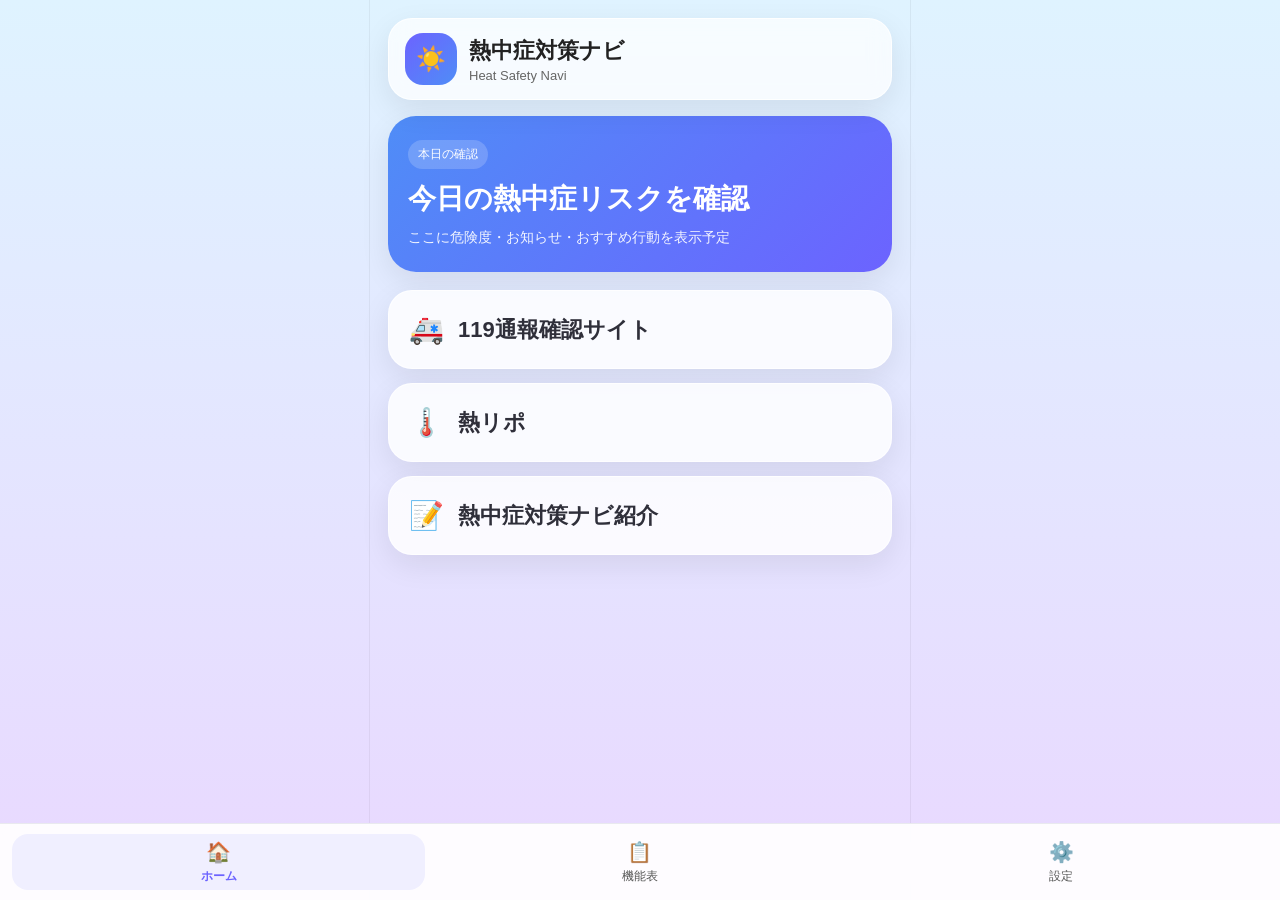
==== New Heat Seafty/index.html @ 0fec434d "Add files via upload" ====
<!DOCTYPE html>
<html lang="ja">
<head>
  <meta charset="UTF-8" />
  <meta name="viewport" content="width=device-width, initial-scale=1.0, viewport-fit=cover" />
  <title>熱中症対策ナビ</title>

  <link rel="manifest" href="manifest.webmanifest" />
  <meta name="theme-color" content="#6c63ff" />
  <link rel="stylesheet" href="style.css" />
</head>
<body>
  <div class="app-shell">

    <header class="topbar">
      <div class="brand">
        <div class="brand-logo">☀️</div>
        <div>
          <h1>熱中症対策ナビ</h1>
          <p>Heat Safety Navi</p>
        </div>
      </div>
    </header>

    <main class="main-content">
      <!-- ホーム -->
      <section class="screen active" id="screen-home">
        <div class="hero-card">
          <div class="hero-badge">本日の確認</div>
          <h2>今日の熱中症リスクを確認</h2>
          <p>ここに危険度・お知らせ・おすすめ行動を表示予定</p>
        </div>

        <div class="card-list">
          <button class="feature-wide-card">
            <span class="emoji">🚑</span>
            <span class="label">119通報確認サイト</span>
          </button>

          <button class="feature-wide-card">
            <span class="emoji">🌡️</span>
            <span class="label">熱リポ</span>
          </button>

          <button class="feature-wide-card">
            <span class="emoji">📝</span>
            <span class="label">熱中症対策ナビ紹介</span>
          </button>
        </div>
      </section>

      <!-- 機能一覧 -->
      <section class="screen" id="screen-features">
        <h2 class="section-title">機能表</h2>

        <div class="feature-grid">
          <button class="feature-card">
            <div class="icon">🚫</div>
            <div class="title">やっちゃダメリスト</div>
          </button>

          <button class="feature-card">
            <div class="icon">🧑‍⚕️</div>
            <div class="title">熱中症<br>シミュレーション</div>
          </button>

          <button class="feature-card">
            <div class="icon">❓</div>
            <div class="title">熱中症クイズ</div>
          </button>

          <button class="feature-card">
            <div class="icon">☀️</div>
            <div class="title">天気予報</div>
          </button>

          <button class="feature-card">
            <div class="icon">🧊</div>
            <div class="title">熱中症予防</div>
          </button>

          <button class="feature-card">
            <div class="icon">👥</div>
            <div class="title">その他機能</div>
          </button>
        </div>
      </section>

      <!-- 設定 -->
      <section class="screen" id="screen-settings">
        <h2 class="section-title">設定</h2>

        <div class="settings-card">
          <div class="setting-row">
            <span>地域設定</span>
            <span class="value">未設定</span>
          </div>
          <div class="setting-row">
            <span>表示モード</span>
            <span class="value">通常</span>
          </div>
          <div class="setting-row">
            <span>通知</span>
            <span class="value">後日追加</span>
          </div>
        </div>

        <div class="info-card">
          <h3>アプリについて</h3>
          <p>ここに利用案内、バージョン、開発情報などを表示予定</p>
        </div>
      </section>
    </main>

    <nav class="bottom-nav">
      <button class="nav-item active" data-target="screen-home">
        <span class="nav-icon">🏠</span>
        <span class="nav-text">ホーム</span>
      </button>
      <button class="nav-item" data-target="screen-features">
        <span class="nav-icon">📋</span>
        <span class="nav-text">機能表</span>
      </button>
      <button class="nav-item" data-target="screen-settings">
        <span class="nav-icon">⚙️</span>
        <span class="nav-text">設定</span>
      </button>
    </nav>

  </div>

  <script src="app.js"></script>
</body>
</html>
---- New Heat Seafty/style.css ----
:root{
  --bg1:#dff3ff;
  --bg2:#e9d8ff;
  --card:#ffffffd9;
  --primary:#6c63ff;
  --primary2:#4f8df7;
  --text:#222;
  --sub:#666;
  --border:#ececf3;
  --shadow:0 10px 30px rgba(0,0,0,.08);
  --radius-xl:28px;
  --radius-lg:22px;
  --radius-md:18px;
  --nav-h:84px;
}

*{
  box-sizing:border-box;
}

html,body{
  margin:0;
  padding:0;
  font-family:"Segoe UI", "Hiragino Sans", "Yu Gothic UI", sans-serif;
  color:var(--text);
  background:linear-gradient(180deg,var(--bg1),var(--bg2));
  min-height:100%;
}

body{
  min-height:100vh;
}

button{
  font:inherit;
  border:none;
  cursor:pointer;
}

.app-shell{
  min-height:100vh;
  padding-bottom:calc(var(--nav-h) + env(safe-area-inset-bottom));
}

.topbar{
  padding:18px 18px 8px;
}

.brand{
  display:flex;
  align-items:center;
  gap:12px;
  background:rgba(255,255,255,.72);
  backdrop-filter:blur(10px);
  border:1px solid rgba(255,255,255,.8);
  border-radius:24px;
  padding:14px 16px;
  box-shadow:var(--shadow);
}

.brand-logo{
  width:52px;
  height:52px;
  border-radius:18px;
  display:grid;
  place-items:center;
  font-size:24px;
  background:linear-gradient(135deg,var(--primary),var(--primary2));
  color:#fff;
}

.brand h1{
  margin:0;
  font-size:22px;
  font-weight:800;
}

.brand p{
  margin:2px 0 0;
  color:var(--sub);
  font-size:13px;
}

.main-content{
  padding:8px 18px 24px;
}

.screen{
  display:none;
}

.screen.active{
  display:block;
}

.hero-card{
  background:linear-gradient(135deg,var(--primary2),var(--primary));
  color:#fff;
  border-radius:var(--radius-xl);
  padding:24px 20px;
  box-shadow:var(--shadow);
}

.hero-badge{
  display:inline-block;
  font-size:12px;
  padding:6px 10px;
  border-radius:999px;
  background:rgba(255,255,255,.18);
  margin-bottom:12px;
}

.hero-card h2{
  margin:0 0 10px;
  font-size:28px;
  line-height:1.25;
}

.hero-card p{
  margin:0;
  line-height:1.6;
  font-size:14px;
  color:rgba(255,255,255,.92);
}

.card-list{
  display:grid;
  gap:14px;
  margin-top:18px;
}

.feature-wide-card{
  width:100%;
  display:flex;
  align-items:center;
  gap:14px;
  padding:22px 20px;
  border-radius:24px;
  background:rgba(255,255,255,.82);
  box-shadow:var(--shadow);
  border:1px solid rgba(255,255,255,.75);
  text-align:left;
}

.feature-wide-card .emoji{
  font-size:28px;
}

.feature-wide-card .label{
  font-size:22px;
  font-weight:700;
  color:#2f2f3a;
}

.section-title{
  margin:6px 0 16px;
  font-size:26px;
  font-weight:800;
}

.feature-grid{
  display:grid;
  grid-template-columns:repeat(2, minmax(0,1fr));
  gap:14px;
}

.feature-card{
  min-height:160px;
  background:rgba(255,255,255,.8);
  border-radius:26px;
  padding:18px 14px;
  box-shadow:var(--shadow);
  border:1px solid rgba(255,255,255,.75);
  display:flex;
  flex-direction:column;
  align-items:center;
  justify-content:center;
  text-align:center;
}

.feature-card .icon{
  font-size:42px;
  margin-bottom:12px;
}

.feature-card .title{
  font-size:21px;
  font-weight:700;
  color:#6f58b7;
  line-height:1.35;
}

.settings-card,
.info-card{
  background:rgba(255,255,255,.82);
  border-radius:24px;
  padding:18px 16px;
  box-shadow:var(--shadow);
  border:1px solid rgba(255,255,255,.75);
}

.settings-card{
  display:grid;
  gap:14px;
}

.setting-row{
  display:flex;
  align-items:center;
  justify-content:space-between;
  gap:16px;
  padding-bottom:10px;
  border-bottom:1px solid var(--border);
}

.setting-row:last-child{
  border-bottom:none;
  padding-bottom:0;
}

.value{
  color:var(--sub);
  font-weight:600;
}

.info-card{
  margin-top:16px;
}

.info-card h3{
  margin:0 0 8px;
  font-size:18px;
}

.info-card p{
  margin:0;
  line-height:1.6;
  color:var(--sub);
}

.bottom-nav{
  position:fixed;
  left:0;
  right:0;
  bottom:0;
  display:grid;
  grid-template-columns:repeat(3,1fr);
  gap:8px;
  padding:10px 12px calc(10px + env(safe-area-inset-bottom));
  background:rgba(255,255,255,.92);
  backdrop-filter:blur(14px);
  border-top:1px solid #e9e9ef;
}

.nav-item{
  display:flex;
  flex-direction:column;
  align-items:center;
  justify-content:center;
  gap:4px;
  min-height:56px;
  background:transparent;
  border-radius:16px;
  color:#555;
}

.nav-item.active{
  background:#f0efff;
  color:var(--primary);
  font-weight:700;
}

.nav-icon{
  font-size:20px;
}

.nav-text{
  font-size:12px;
}

@media (min-width: 768px){
  .app-shell{
    max-width:540px;
    margin:0 auto;
    box-shadow:0 0 0 1px rgba(0,0,0,.05);
    background:linear-gradient(180deg,var(--bg1),var(--bg2));
  }

  .feature-grid{
    grid-template-columns:repeat(3, minmax(0,1fr));
  }
}
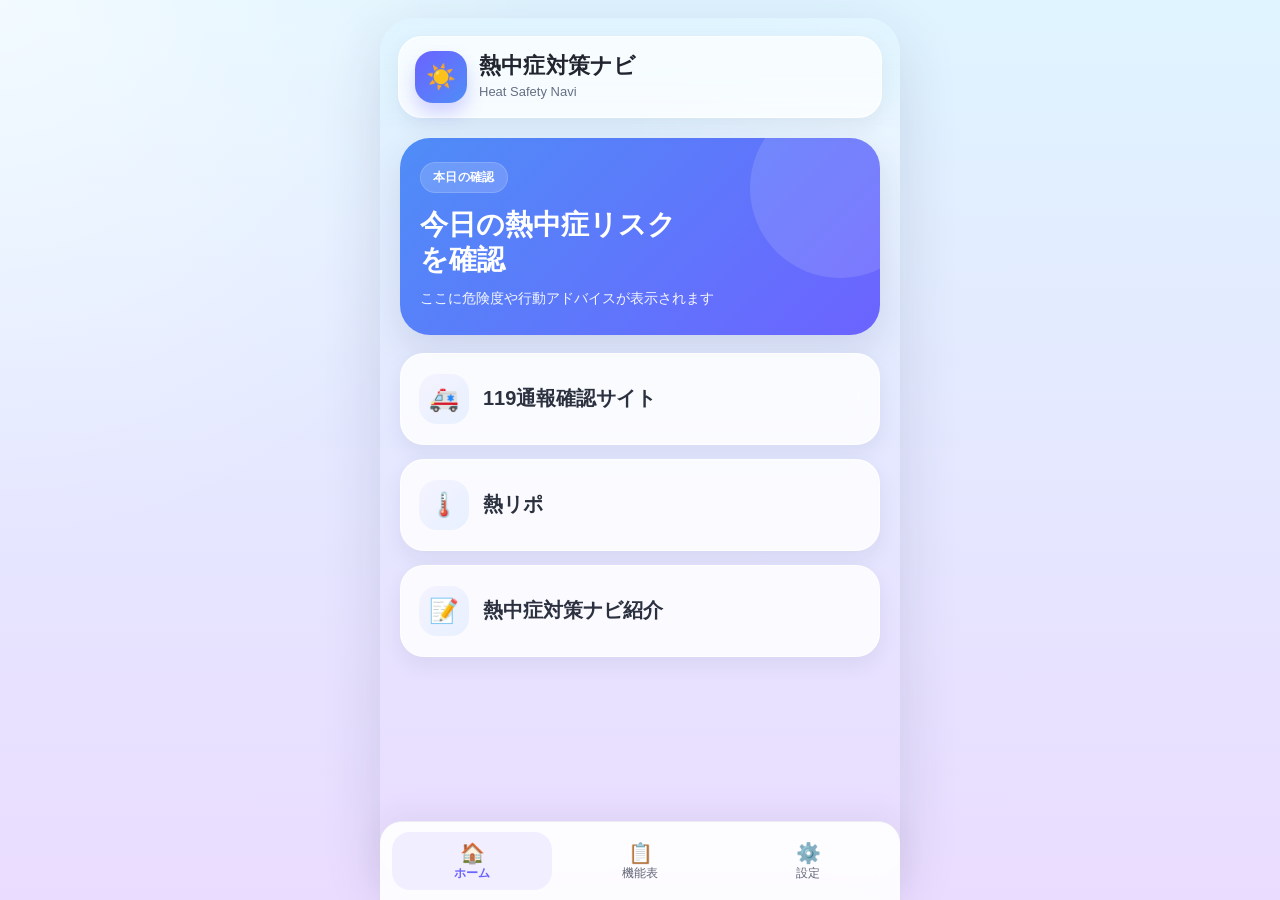
==== commit 4b562cfa: "Update index.html" ====
--- a/New Heat Seafty/index.html
+++ b/New Heat Seafty/index.html
@@ -1,134 +1,274 @@
 <!DOCTYPE html>
 <html lang="ja">
+
 <head>
-  <meta charset="UTF-8" />
-  <meta name="viewport" content="width=device-width, initial-scale=1.0, viewport-fit=cover" />
-  <title>熱中症対策ナビ</title>
-
-  <link rel="manifest" href="manifest.webmanifest" />
-  <meta name="theme-color" content="#6c63ff" />
-  <link rel="stylesheet" href="style.css" />
+<meta charset="UTF-8">
+<meta name="viewport" content="width=device-width,initial-scale=1.0,viewport-fit=cover">
+
+<title>熱中症対策ナビ</title>
+
+<link rel="manifest" href="manifest.webmanifest">
+<meta name="theme-color" content="#6c63ff">
+
+<link rel="stylesheet" href="style.css">
+
 </head>
+
 <body>
-  <div class="app-shell">
-
-    <header class="topbar">
-      <div class="brand">
-        <div class="brand-logo">☀️</div>
-        <div>
-          <h1>熱中症対策ナビ</h1>
-          <p>Heat Safety Navi</p>
-        </div>
-      </div>
-    </header>
-
-    <main class="main-content">
-      <!-- ホーム -->
-      <section class="screen active" id="screen-home">
-        <div class="hero-card">
-          <div class="hero-badge">本日の確認</div>
-          <h2>今日の熱中症リスクを確認</h2>
-          <p>ここに危険度・お知らせ・おすすめ行動を表示予定</p>
-        </div>
-
-        <div class="card-list">
-          <button class="feature-wide-card">
-            <span class="emoji">🚑</span>
-            <span class="label">119通報確認サイト</span>
-          </button>
-
-          <button class="feature-wide-card">
-            <span class="emoji">🌡️</span>
-            <span class="label">熱リポ</span>
-          </button>
-
-          <button class="feature-wide-card">
-            <span class="emoji">📝</span>
-            <span class="label">熱中症対策ナビ紹介</span>
-          </button>
-        </div>
-      </section>
-
-      <!-- 機能一覧 -->
-      <section class="screen" id="screen-features">
-        <h2 class="section-title">機能表</h2>
-
-        <div class="feature-grid">
-          <button class="feature-card">
-            <div class="icon">🚫</div>
-            <div class="title">やっちゃダメリスト</div>
-          </button>
-
-          <button class="feature-card">
-            <div class="icon">🧑‍⚕️</div>
-            <div class="title">熱中症<br>シミュレーション</div>
-          </button>
-
-          <button class="feature-card">
-            <div class="icon">❓</div>
-            <div class="title">熱中症クイズ</div>
-          </button>
-
-          <button class="feature-card">
-            <div class="icon">☀️</div>
-            <div class="title">天気予報</div>
-          </button>
-
-          <button class="feature-card">
-            <div class="icon">🧊</div>
-            <div class="title">熱中症予防</div>
-          </button>
-
-          <button class="feature-card">
-            <div class="icon">👥</div>
-            <div class="title">その他機能</div>
-          </button>
-        </div>
-      </section>
-
-      <!-- 設定 -->
-      <section class="screen" id="screen-settings">
-        <h2 class="section-title">設定</h2>
-
-        <div class="settings-card">
-          <div class="setting-row">
-            <span>地域設定</span>
-            <span class="value">未設定</span>
-          </div>
-          <div class="setting-row">
-            <span>表示モード</span>
-            <span class="value">通常</span>
-          </div>
-          <div class="setting-row">
-            <span>通知</span>
-            <span class="value">後日追加</span>
-          </div>
-        </div>
-
-        <div class="info-card">
-          <h3>アプリについて</h3>
-          <p>ここに利用案内、バージョン、開発情報などを表示予定</p>
-        </div>
-      </section>
-    </main>
-
-    <nav class="bottom-nav">
-      <button class="nav-item active" data-target="screen-home">
-        <span class="nav-icon">🏠</span>
-        <span class="nav-text">ホーム</span>
-      </button>
-      <button class="nav-item" data-target="screen-features">
-        <span class="nav-icon">📋</span>
-        <span class="nav-text">機能表</span>
-      </button>
-      <button class="nav-item" data-target="screen-settings">
-        <span class="nav-icon">⚙️</span>
-        <span class="nav-text">設定</span>
-      </button>
-    </nav>
-
-  </div>
-
-  <script src="app.js"></script>
+
+<div class="app-shell">
+
+<!-- ===== ヘッダー ===== -->
+
+<header class="topbar">
+
+<div class="brand">
+
+<div class="brand-logo">
+☀️
+</div>
+
+<div>
+<h1>熱中症対策ナビ</h1>
+<p>Heat Safety Navi</p>
+</div>
+
+</div>
+
+</header>
+
+
+<!-- ===== メイン ===== -->
+
+<main class="main-content">
+
+
+<!-- ===== ホーム ===== -->
+
+<section id="screen-home" class="screen active">
+
+<div class="hero-card">
+
+<div class="hero-badge">
+本日の確認
+</div>
+
+<h2>
+今日の熱中症リスクを確認
+</h2>
+
+<p>
+ここに危険度や行動アドバイスが表示されます
+</p>
+
+</div>
+
+
+<div class="card-list">
+
+<button class="feature-wide-card">
+
+<div class="emoji">🚑</div>
+
+<div class="label">
+119通報確認サイト
+</div>
+
+</button>
+
+
+<button class="feature-wide-card">
+
+<div class="emoji">🌡️</div>
+
+<div class="label">
+熱リポ
+</div>
+
+</button>
+
+
+<button class="feature-wide-card">
+
+<div class="emoji">📝</div>
+
+<div class="label">
+熱中症対策ナビ紹介
+</div>
+
+</button>
+
+</div>
+
+</section>
+
+
+
+<!-- ===== 機能一覧 ===== -->
+
+<section id="screen-features" class="screen">
+
+<h2 class="section-title">
+機能表
+</h2>
+
+<div class="feature-grid">
+
+
+<button class="feature-card">
+
+<div class="icon">🚫</div>
+
+<div class="title">
+やっちゃダメリスト
+</div>
+
+</button>
+
+
+<button class="feature-card">
+
+<div class="icon">🧑‍⚕️</div>
+
+<div class="title">
+熱中症シミュレーション
+</div>
+
+</button>
+
+
+<button class="feature-card">
+
+<div class="icon">❓</div>
+
+<div class="title">
+熱中症クイズ
+</div>
+
+</button>
+
+
+<button class="feature-card">
+
+<div class="icon">☀️</div>
+
+<div class="title">
+天気予報
+</div>
+
+</button>
+
+
+<button class="feature-card">
+
+<div class="icon">🧊</div>
+
+<div class="title">
+熱中症予防
+</div>
+
+</button>
+
+
+<button class="feature-card">
+
+<div class="icon">👥</div>
+
+<div class="title">
+その他機能
+</div>
+
+</button>
+
+
+</div>
+
+</section>
+
+
+
+<!-- ===== 設定 ===== -->
+
+<section id="screen-settings" class="screen">
+
+<h2 class="section-title">
+設定
+</h2>
+
+
+<div class="settings-card">
+
+<div class="setting-row">
+<span>地域設定</span>
+<span class="value">未設定</span>
+</div>
+
+<div class="setting-row">
+<span>表示モード</span>
+<span class="value">通常</span>
+</div>
+
+<div class="setting-row">
+<span>通知</span>
+<span class="value">後日追加</span>
+</div>
+
+</div>
+
+
+
+<div class="info-card">
+
+<h3>アプリについて</h3>
+
+<p>
+熱中症対策ナビは、熱中症予防・判断・学習・緊急対応を支援するアプリです。
+</p>
+
+</div>
+
+</section>
+
+
+</main>
+
+
+
+<!-- ===== 下部ナビ ===== -->
+
+<nav class="bottom-nav">
+
+<button class="nav-item active" data-target="screen-home">
+
+<div class="nav-icon">🏠</div>
+<div class="nav-text">ホーム</div>
+
+</button>
+
+
+<button class="nav-item" data-target="screen-features">
+
+<div class="nav-icon">📋</div>
+<div class="nav-text">機能表</div>
+
+</button>
+
+
+<button class="nav-item" data-target="screen-settings">
+
+<div class="nav-icon">⚙️</div>
+<div class="nav-text">設定</div>
+
+</button>
+
+</nav>
+
+
+</div>
+
+
+
+<script src="app.js"></script>
+
 </body>
-</html>+</html>
--- a/New Heat Seafty/style.css
+++ b/New Heat Seafty/style.css
@@ -1,292 +1,513 @@
 :root{
-  --bg1:#dff3ff;
-  --bg2:#e9d8ff;
-  --card:#ffffffd9;
-  --primary:#6c63ff;
-  --primary2:#4f8df7;
-  --text:#222;
-  --sub:#666;
-  --border:#ececf3;
-  --shadow:0 10px 30px rgba(0,0,0,.08);
-  --radius-xl:28px;
-  --radius-lg:22px;
-  --radius-md:18px;
-  --nav-h:84px;
+  --bg-start: #dff4ff;
+  --bg-end: #eadcff;
+  --surface: rgba(255,255,255,0.82);
+  --surface-strong: rgba(255,255,255,0.92);
+  --card-border: rgba(255,255,255,0.75);
+  --text-main: #22252f;
+  --text-sub: #667085;
+  --primary: #6c63ff;
+  --primary-2: #4f8df7;
+  --primary-soft: #f1efff;
+  --danger: #ff6b6b;
+  --warning: #ffb347;
+  --success: #42c79a;
+  --shadow-sm: 0 8px 20px rgba(43, 53, 88, 0.08);
+  --shadow-md: 0 14px 35px rgba(43, 53, 88, 0.12);
+  --radius-xl: 30px;
+  --radius-lg: 24px;
+  --radius-md: 18px;
+  --radius-sm: 14px;
+  --nav-height: 86px;
 }
 
 *{
-  box-sizing:border-box;
-}
-
-html,body{
-  margin:0;
-  padding:0;
-  font-family:"Segoe UI", "Hiragino Sans", "Yu Gothic UI", sans-serif;
-  color:var(--text);
-  background:linear-gradient(180deg,var(--bg1),var(--bg2));
-  min-height:100%;
+  box-sizing: border-box;
+  -webkit-tap-highlight-color: transparent;
+}
+
+html{
+  height: 100%;
 }
 
 body{
-  min-height:100vh;
+  margin: 0;
+  min-height: 100%;
+  font-family: "Segoe UI", "Hiragino Sans", "Yu Gothic UI", sans-serif;
+  color: var(--text-main);
+  background:
+    radial-gradient(circle at top left, rgba(255,255,255,0.6), transparent 35%),
+    linear-gradient(180deg, var(--bg-start), var(--bg-end));
+}
+
+button,
+input,
+select,
+textarea{
+  font: inherit;
 }
 
 button{
-  font:inherit;
-  border:none;
-  cursor:pointer;
+  border: none;
+  background: none;
+  cursor: pointer;
+}
+
+img{
+  max-width: 100%;
+  display: block;
 }
 
 .app-shell{
-  min-height:100vh;
-  padding-bottom:calc(var(--nav-h) + env(safe-area-inset-bottom));
+  width: 100%;
+  max-width: 520px;
+  min-height: 100vh;
+  margin: 0 auto;
+  position: relative;
+  padding-bottom: calc(var(--nav-height) + env(safe-area-inset-bottom) + 14px);
+  background:
+    radial-gradient(circle at top right, rgba(255,255,255,0.45), transparent 30%),
+    linear-gradient(180deg, var(--bg-start), var(--bg-end));
 }
 
 .topbar{
-  padding:18px 18px 8px;
+  padding: 18px 18px 10px;
+  position: sticky;
+  top: 0;
+  z-index: 20;
+  background: linear-gradient(
+    180deg,
+    rgba(223,244,255,0.9) 0%,
+    rgba(223,244,255,0.72) 60%,
+    rgba(223,244,255,0) 100%
+  );
+  backdrop-filter: blur(10px);
 }
 
 .brand{
-  display:flex;
-  align-items:center;
-  gap:12px;
-  background:rgba(255,255,255,.72);
-  backdrop-filter:blur(10px);
-  border:1px solid rgba(255,255,255,.8);
-  border-radius:24px;
-  padding:14px 16px;
-  box-shadow:var(--shadow);
+  display: flex;
+  align-items: center;
+  gap: 12px;
+  padding: 14px 16px;
+  border-radius: 24px;
+  background: rgba(255,255,255,0.72);
+  border: 1px solid rgba(255,255,255,0.86);
+  box-shadow: var(--shadow-sm);
 }
 
 .brand-logo{
-  width:52px;
-  height:52px;
-  border-radius:18px;
-  display:grid;
-  place-items:center;
-  font-size:24px;
-  background:linear-gradient(135deg,var(--primary),var(--primary2));
-  color:#fff;
+  width: 52px;
+  height: 52px;
+  border-radius: 18px;
+  display: grid;
+  place-items: center;
+  font-size: 24px;
+  color: #fff;
+  background: linear-gradient(135deg, var(--primary), var(--primary-2));
+  box-shadow: 0 10px 18px rgba(108, 99, 255, 0.28);
+  flex-shrink: 0;
 }
 
 .brand h1{
-  margin:0;
-  font-size:22px;
-  font-weight:800;
+  margin: 0;
+  font-size: 22px;
+  line-height: 1.2;
+  font-weight: 800;
+  letter-spacing: 0.01em;
 }
 
 .brand p{
-  margin:2px 0 0;
-  color:var(--sub);
-  font-size:13px;
+  margin: 4px 0 0;
+  font-size: 13px;
+  color: var(--text-sub);
+  line-height: 1.4;
 }
 
 .main-content{
-  padding:8px 18px 24px;
+  padding: 8px 18px 22px;
 }
 
 .screen{
-  display:none;
+  display: none;
+  animation: fadeIn 0.22s ease;
 }
 
 .screen.active{
-  display:block;
+  display: block;
+}
+
+@keyframes fadeIn{
+  from{
+    opacity: 0;
+    transform: translateY(4px);
+  }
+  to{
+    opacity: 1;
+    transform: translateY(0);
+  }
 }
 
 .hero-card{
-  background:linear-gradient(135deg,var(--primary2),var(--primary));
-  color:#fff;
-  border-radius:var(--radius-xl);
-  padding:24px 20px;
-  box-shadow:var(--shadow);
+  position: relative;
+  overflow: hidden;
+  border-radius: var(--radius-xl);
+  padding: 24px 20px;
+  color: #fff;
+  background: linear-gradient(135deg, var(--primary-2), var(--primary));
+  box-shadow: var(--shadow-md);
+}
+
+.hero-card::after{
+  content: "";
+  position: absolute;
+  width: 180px;
+  height: 180px;
+  right: -50px;
+  top: -40px;
+  border-radius: 50%;
+  background: rgba(255,255,255,0.12);
 }
 
 .hero-badge{
-  display:inline-block;
-  font-size:12px;
-  padding:6px 10px;
-  border-radius:999px;
-  background:rgba(255,255,255,.18);
-  margin-bottom:12px;
+  display: inline-flex;
+  align-items: center;
+  gap: 6px;
+  min-height: 28px;
+  padding: 6px 12px;
+  margin-bottom: 14px;
+  border-radius: 999px;
+  background: rgba(255,255,255,0.16);
+  border: 1px solid rgba(255,255,255,0.16);
+  font-size: 12px;
+  font-weight: 700;
+  letter-spacing: 0.03em;
 }
 
 .hero-card h2{
-  margin:0 0 10px;
-  font-size:28px;
-  line-height:1.25;
+  margin: 0 0 10px;
+  font-size: 28px;
+  line-height: 1.25;
+  font-weight: 800;
+  max-width: 280px;
+  position: relative;
+  z-index: 1;
 }
 
 .hero-card p{
-  margin:0;
-  line-height:1.6;
-  font-size:14px;
-  color:rgba(255,255,255,.92);
+  margin: 0;
+  font-size: 14px;
+  line-height: 1.7;
+  color: rgba(255,255,255,0.94);
+  position: relative;
+  z-index: 1;
 }
 
 .card-list{
-  display:grid;
-  gap:14px;
-  margin-top:18px;
+  display: grid;
+  gap: 14px;
+  margin-top: 18px;
 }
 
 .feature-wide-card{
-  width:100%;
-  display:flex;
-  align-items:center;
-  gap:14px;
-  padding:22px 20px;
-  border-radius:24px;
-  background:rgba(255,255,255,.82);
-  box-shadow:var(--shadow);
-  border:1px solid rgba(255,255,255,.75);
-  text-align:left;
+  width: 100%;
+  display: flex;
+  align-items: center;
+  gap: 14px;
+  text-align: left;
+  padding: 20px 18px;
+  border-radius: 24px;
+  background: var(--surface);
+  border: 1px solid var(--card-border);
+  box-shadow: var(--shadow-sm);
+  backdrop-filter: blur(12px);
+  transition: transform 0.18s ease, box-shadow 0.18s ease, background 0.18s ease;
+}
+
+.feature-wide-card:active{
+  transform: scale(0.985);
+}
+
+.feature-wide-card:hover{
+  box-shadow: var(--shadow-md);
+  background: var(--surface-strong);
 }
 
 .feature-wide-card .emoji{
-  font-size:28px;
+  width: 50px;
+  height: 50px;
+  flex-shrink: 0;
+  display: grid;
+  place-items: center;
+  font-size: 24px;
+  border-radius: 18px;
+  background: linear-gradient(135deg, #f5f3ff, #e7f0ff);
 }
 
 .feature-wide-card .label{
-  font-size:22px;
-  font-weight:700;
-  color:#2f2f3a;
+  font-size: 20px;
+  line-height: 1.35;
+  font-weight: 800;
+  color: #2c3140;
 }
 
 .section-title{
-  margin:6px 0 16px;
-  font-size:26px;
-  font-weight:800;
+  margin: 6px 0 16px;
+  font-size: 26px;
+  line-height: 1.25;
+  font-weight: 800;
+  letter-spacing: 0.01em;
 }
 
 .feature-grid{
-  display:grid;
-  grid-template-columns:repeat(2, minmax(0,1fr));
-  gap:14px;
+  display: grid;
+  grid-template-columns: repeat(2, minmax(0, 1fr));
+  gap: 14px;
 }
 
 .feature-card{
-  min-height:160px;
-  background:rgba(255,255,255,.8);
-  border-radius:26px;
-  padding:18px 14px;
-  box-shadow:var(--shadow);
-  border:1px solid rgba(255,255,255,.75);
-  display:flex;
-  flex-direction:column;
-  align-items:center;
-  justify-content:center;
-  text-align:center;
+  min-height: 158px;
+  padding: 18px 14px;
+  border-radius: 26px;
+  background: var(--surface);
+  border: 1px solid var(--card-border);
+  box-shadow: var(--shadow-sm);
+  display: flex;
+  flex-direction: column;
+  align-items: center;
+  justify-content: center;
+  text-align: center;
+  backdrop-filter: blur(12px);
+  transition: transform 0.18s ease, box-shadow 0.18s ease, background 0.18s ease;
+}
+
+.feature-card:hover{
+  background: var(--surface-strong);
+  box-shadow: var(--shadow-md);
+}
+
+.feature-card:active{
+  transform: scale(0.985);
 }
 
 .feature-card .icon{
-  font-size:42px;
-  margin-bottom:12px;
+  width: 62px;
+  height: 62px;
+  display: grid;
+  place-items: center;
+  border-radius: 20px;
+  margin-bottom: 12px;
+  font-size: 34px;
+  background: linear-gradient(135deg, #f4f0ff, #ebf7ff);
 }
 
 .feature-card .title{
-  font-size:21px;
-  font-weight:700;
-  color:#6f58b7;
-  line-height:1.35;
+  font-size: 18px;
+  line-height: 1.35;
+  font-weight: 800;
+  color: #6a57bb;
+  word-break: keep-all;
 }
 
 .settings-card,
 .info-card{
-  background:rgba(255,255,255,.82);
-  border-radius:24px;
-  padding:18px 16px;
-  box-shadow:var(--shadow);
-  border:1px solid rgba(255,255,255,.75);
+  background: var(--surface);
+  border: 1px solid var(--card-border);
+  box-shadow: var(--shadow-sm);
+  border-radius: 24px;
+  padding: 18px 16px;
+  backdrop-filter: blur(12px);
 }
 
 .settings-card{
-  display:grid;
-  gap:14px;
+  display: grid;
+  gap: 14px;
 }
 
 .setting-row{
-  display:flex;
-  align-items:center;
-  justify-content:space-between;
-  gap:16px;
-  padding-bottom:10px;
-  border-bottom:1px solid var(--border);
+  display: flex;
+  align-items: center;
+  justify-content: space-between;
+  gap: 14px;
+  padding-bottom: 10px;
+  border-bottom: 1px solid rgba(102, 112, 133, 0.14);
 }
 
 .setting-row:last-child{
-  border-bottom:none;
-  padding-bottom:0;
+  border-bottom: none;
+  padding-bottom: 0;
+}
+
+.setting-row span:first-child{
+  font-weight: 700;
 }
 
 .value{
-  color:var(--sub);
-  font-weight:600;
+  color: var(--text-sub);
+  font-weight: 700;
+  text-align: right;
 }
 
 .info-card{
-  margin-top:16px;
+  margin-top: 16px;
 }
 
 .info-card h3{
-  margin:0 0 8px;
-  font-size:18px;
+  margin: 0 0 8px;
+  font-size: 18px;
+  line-height: 1.3;
+  font-weight: 800;
 }
 
 .info-card p{
-  margin:0;
-  line-height:1.6;
-  color:var(--sub);
+  margin: 0;
+  color: var(--text-sub);
+  font-size: 14px;
+  line-height: 1.7;
 }
 
 .bottom-nav{
-  position:fixed;
-  left:0;
-  right:0;
-  bottom:0;
-  display:grid;
-  grid-template-columns:repeat(3,1fr);
-  gap:8px;
-  padding:10px 12px calc(10px + env(safe-area-inset-bottom));
-  background:rgba(255,255,255,.92);
-  backdrop-filter:blur(14px);
-  border-top:1px solid #e9e9ef;
+  position: fixed;
+  left: 0;
+  right: 0;
+  bottom: 0;
+  z-index: 30;
+  width: 100%;
+  max-width: 520px;
+  margin: 0 auto;
+  display: grid;
+  grid-template-columns: repeat(3, 1fr);
+  gap: 8px;
+  padding: 10px 12px calc(10px + env(safe-area-inset-bottom));
+  background: rgba(255,255,255,0.9);
+  backdrop-filter: blur(16px);
+  border-top: 1px solid rgba(50, 60, 90, 0.08);
+  box-shadow: 0 -8px 30px rgba(43,53,88,0.06);
 }
 
 .nav-item{
-  display:flex;
-  flex-direction:column;
-  align-items:center;
-  justify-content:center;
-  gap:4px;
-  min-height:56px;
-  background:transparent;
-  border-radius:16px;
-  color:#555;
+  min-height: 58px;
+  border-radius: 18px;
+  display: flex;
+  flex-direction: column;
+  align-items: center;
+  justify-content: center;
+  gap: 4px;
+  color: #5f6475;
+  transition: background 0.18s ease, color 0.18s ease, transform 0.18s ease;
 }
 
 .nav-item.active{
-  background:#f0efff;
-  color:var(--primary);
-  font-weight:700;
+  background: var(--primary-soft);
+  color: var(--primary);
+  font-weight: 800;
+}
+
+.nav-item:active{
+  transform: scale(0.97);
 }
 
 .nav-icon{
-  font-size:20px;
+  font-size: 20px;
+  line-height: 1;
 }
 
 .nav-text{
-  font-size:12px;
+  font-size: 12px;
+  line-height: 1;
+  letter-spacing: 0.01em;
+}
+
+.hidden{
+  display: none !important;
+}
+
+/* 共通カードを後から増やしやすいように追加 */
+.card{
+  background: var(--surface);
+  border: 1px solid var(--card-border);
+  border-radius: 24px;
+  box-shadow: var(--shadow-sm);
+  backdrop-filter: blur(12px);
+  padding: 18px 16px;
+}
+
+.card + .card{
+  margin-top: 14px;
+}
+
+/* 後から危険度カードを追加しやすい枠 */
+.status-card{
+  border-radius: 24px;
+  padding: 18px 16px;
+  background: linear-gradient(135deg, #fff8ec, #fff1f1);
+  border: 1px solid rgba(255,255,255,0.7);
+  box-shadow: var(--shadow-sm);
+}
+
+.status-card h3{
+  margin: 0 0 8px;
+  font-size: 18px;
+  font-weight: 800;
+}
+
+.status-card p{
+  margin: 0;
+  font-size: 14px;
+  line-height: 1.7;
+  color: var(--text-sub);
+}
+
+/* アクセシビリティ */
+:focus-visible{
+  outline: 3px solid rgba(79,141,247,0.35);
+  outline-offset: 3px;
+  border-radius: 18px;
+}
+
+@media (max-width: 360px){
+  .brand h1{
+    font-size: 20px;
+  }
+
+  .hero-card h2{
+    font-size: 24px;
+  }
+
+  .feature-wide-card .label{
+    font-size: 18px;
+  }
+
+  .feature-card{
+    min-height: 144px;
+    border-radius: 22px;
+  }
+
+  .feature-card .title{
+    font-size: 16px;
+  }
 }
 
 @media (min-width: 768px){
+  body{
+    padding: 18px 0;
+  }
+
   .app-shell{
-    max-width:540px;
-    margin:0 auto;
-    box-shadow:0 0 0 1px rgba(0,0,0,.05);
-    background:linear-gradient(180deg,var(--bg1),var(--bg2));
+    border-radius: 34px;
+    overflow: hidden;
+    min-height: calc(100vh - 36px);
+    box-shadow: 0 18px 60px rgba(43,53,88,0.14);
+  }
+
+  .main-content{
+    padding: 10px 20px 24px;
   }
 
   .feature-grid{
-    grid-template-columns:repeat(3, minmax(0,1fr));
-  }
-}+    grid-template-columns: repeat(3, minmax(0, 1fr));
+  }
+
+  .bottom-nav{
+    border-radius: 22px 22px 0 0;
+  }
+}
